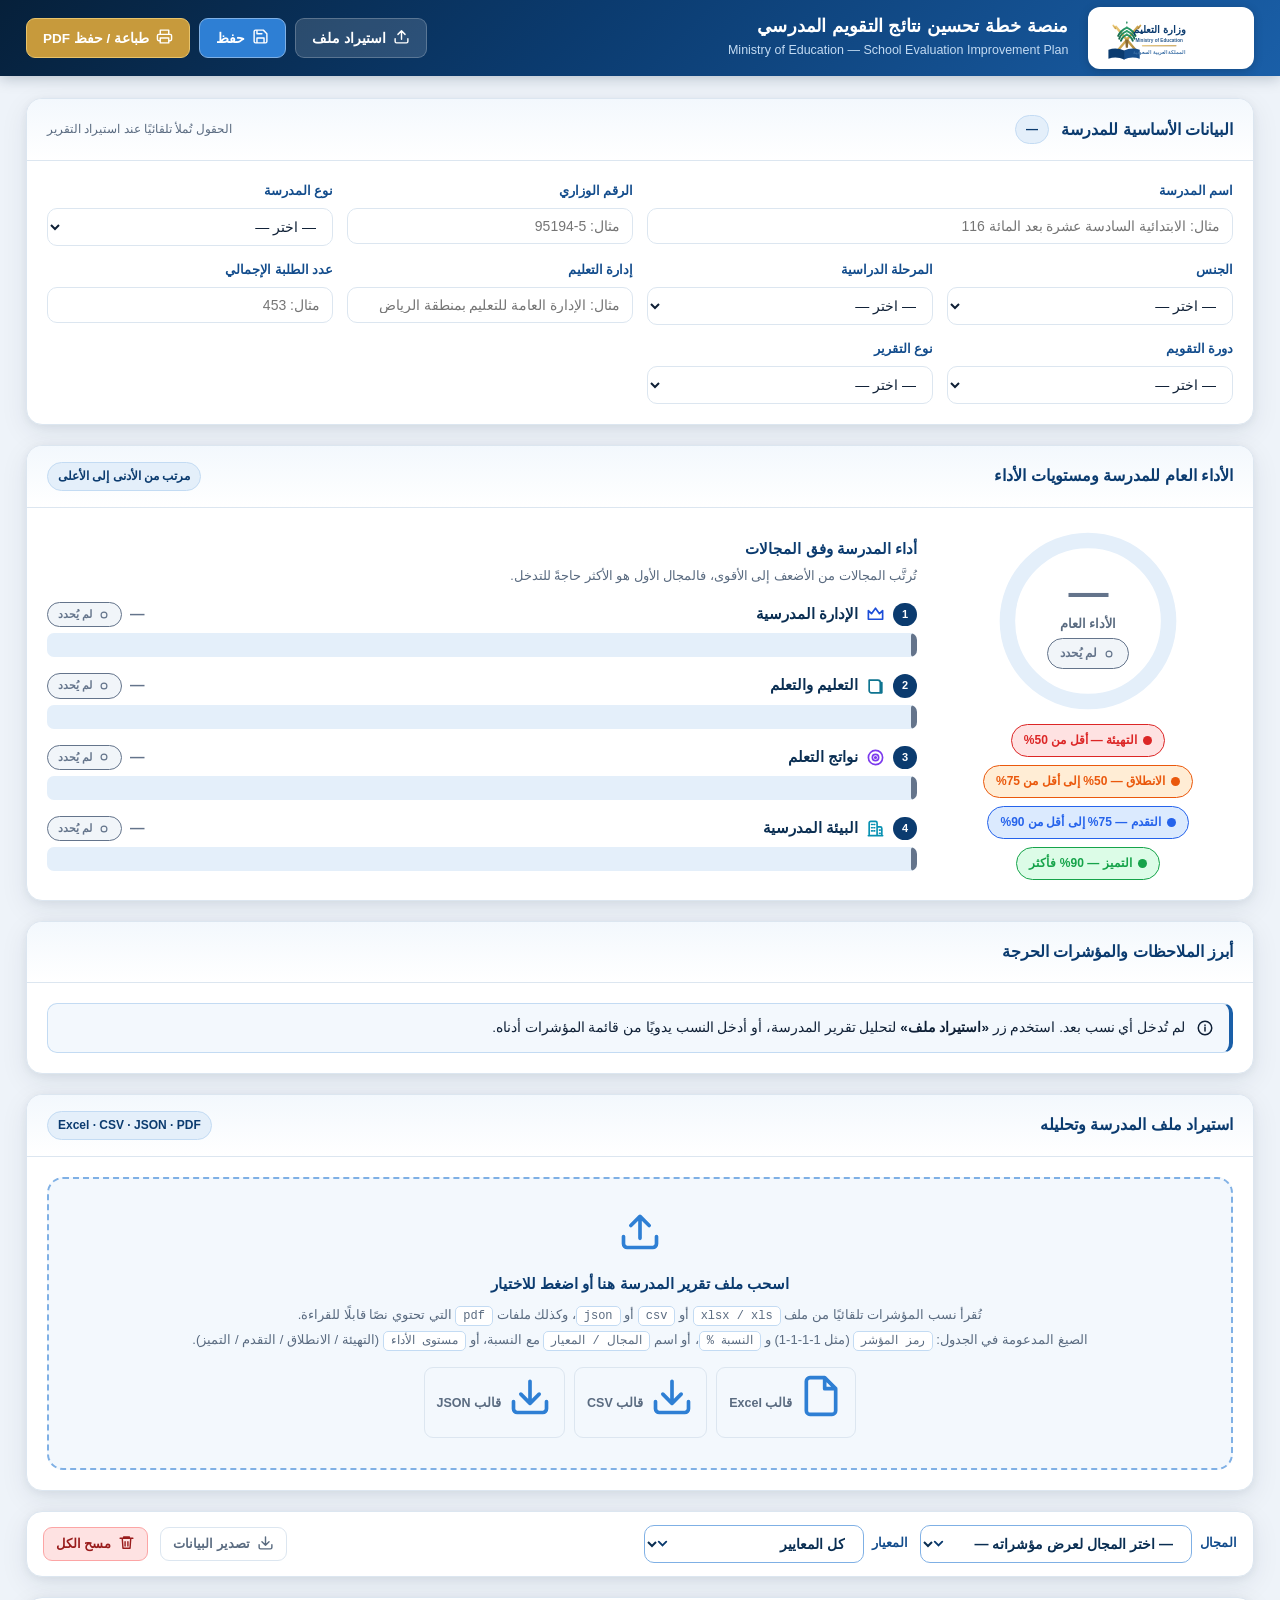
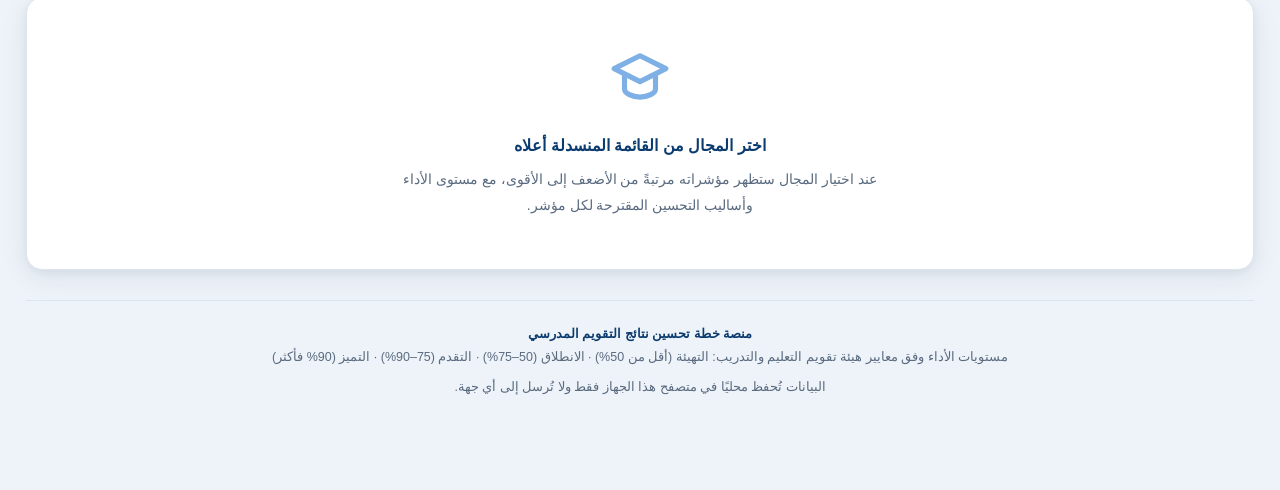
==== index.html @ ad15696d "منصة خطة تحسين نتائج التقويم المدرسي - الإصدار الأول" ====
<!DOCTYPE html>
<html lang="ar" dir="rtl">
<head>
<meta charset="utf-8">
<meta name="viewport" content="width=device-width, initial-scale=1">
<title>منصة خطة تحسين نتائج التقويم المدرسي — وزارة التعليم</title>
<meta name="description" content="منصة لإدراج نتائج التقويم المدرسي وتحليلها وترتيب المؤشرات من الأدنى إلى الأعلى وتوليد خطة تحسين جاهزة للطباعة والحفظ PDF.">
<link rel="stylesheet" href="assets/css/styles.css">
<link rel="icon" href="assets/img/logo-moe.svg" type="image/svg+xml">
</head>
<body>

<!-- ===================== الشريط العلوي ===================== -->
<header class="topbar">
  <div class="topbar-inner">
    <div class="logo-box">
      <img src="assets/img/logo-moe.svg" alt="شعار وزارة التعليم">
    </div>
    <div class="brand">
      <h1>منصة خطة تحسين نتائج التقويم المدرسي</h1>
      <p>Ministry of Education — School Evaluation Improvement Plan</p>
    </div>
    <div class="topbar-actions no-print">
      <button class="btn" id="btn-import" title="استيراد تقرير المدرسة (Excel / CSV / JSON / PDF)"><span data-ico="upload"></span> استيراد ملف</button>
      <button class="btn btn-primary" id="btn-save"><span data-ico="save"></span> حفظ</button>
      <button class="btn btn-gold" id="btn-print"><span data-ico="printer"></span> طباعة / حفظ PDF</button>
    </div>
  </div>
</header>

<div class="wrap">
  <div id="screen-view">

    <!-- ===================== 1. بيانات المدرسة ===================== -->
    <section class="card">
      <div class="card-head">
        <h2>البيانات الأساسية للمدرسة</h2>
        <span class="chip-count" id="stage-chip">—</span>
        <span class="spacer"></span>
        <span class="no-print" style="font-size:12px;color:var(--muted)">الحقول تُملأ تلقائيًا عند استيراد التقرير</span>
      </div>
      <div class="card-body">
        <div class="grid grid-4" id="school-fields"></div>
      </div>
    </section>

    <!-- ===================== 2. الأداء العام ===================== -->
    <section class="card">
      <div class="card-head">
        <h2>الأداء العام للمدرسة ومستويات الأداء</h2>
        <span class="spacer"></span>
        <span class="chip-count">مرتب من الأدنى إلى الأعلى</span>
      </div>
      <div class="card-body">
        <div class="summary">
          <div class="ring-wrap">
            <div class="ring" id="ring"></div>
            <div class="lvl-strip" id="lvl-strip"></div>
          </div>
          <div>
            <h3 style="margin:0 0 4px;font-size:15px;color:var(--navy-700)">أداء المدرسة وفق المجالات</h3>
            <p style="margin:0 0 14px;font-size:12.5px;color:var(--muted)">
              تُرتَّب المجالات من الأضعف إلى الأقوى، فالمجال الأول هو الأكثر حاجةً للتدخل.
            </p>
            <div class="dom-bars" id="domain-bars"></div>
          </div>
        </div>
      </div>
    </section>

    <!-- ===================== 3. أبرز الملاحظات ===================== -->
    <section class="card">
      <div class="card-head">
        <h2>أبرز الملاحظات والمؤشرات الحرجة</h2>
      </div>
      <div class="card-body">
        <div class="notes" id="notes"></div>
      </div>
    </section>

    <!-- ===================== 4. استيراد الملفات ===================== -->
    <section class="card no-print">
      <div class="card-head">
        <h2>استيراد ملف المدرسة وتحليله</h2>
        <span class="spacer"></span>
        <span class="chip-count">Excel · CSV · JSON · PDF</span>
      </div>
      <div class="card-body">
        <div class="drop" id="drop">
          <span data-ico="upload"></span>
          <h3>اسحب ملف تقرير المدرسة هنا أو اضغط للاختيار</h3>
          <p>
            تُقرأ نسب المؤشرات تلقائيًا من ملف <code>xlsx / xls</code> أو <code>csv</code>
            أو <code>json</code>، وكذلك ملفات <code>pdf</code> التي تحتوي نصًا قابلًا للقراءة.<br>
            الصيغ المدعومة في الجدول: <code>رمز المؤشر</code> (مثل 1-1-1-1) و <code>النسبة %</code>،
            أو اسم <code>المجال / المعيار</code> مع النسبة، أو <code>مستوى الأداء</code> (التهيئة / الانطلاق / التقدم / التميز).
          </p>
          <div class="fmt-row">
            <button class="btn btn-ghost btn-sm" id="tpl-xlsx"><span data-ico="file"></span> قالب Excel</button>
            <button class="btn btn-ghost btn-sm" id="tpl-csv"><span data-ico="download"></span> قالب CSV</button>
            <button class="btn btn-ghost btn-sm" id="tpl-json"><span data-ico="download"></span> قالب JSON</button>
          </div>
        </div>

        <!-- شريط تقدّم التحليل البصري -->
        <div id="ocr-progress" style="display:none;margin-top:14px">
          <div class="prog-track"><div class="prog-bar" id="ocr-bar"></div></div>
          <div class="prog-text" id="ocr-text"></div>
          <div class="prog-hint">
            التحليل البصري (OCR) يعمل داخل جهازك بالكامل ولا تُرسل أي بيانات إلى الإنترنت.
            قد تستغرق قراءة التقرير الممسوح ضوئيًا دقيقة أو أكثر حسب عدد الصفحات.
          </div>
        </div>
        <input type="file" id="file-input" accept=".xlsx,.xls,.csv,.txt,.json,.pdf" hidden>
      </div>
    </section>

    <!-- ===================== 5. شريط اختيار المجال ===================== -->
    <div class="toolbar no-print">
      <div class="field-inline">
        <label for="domain-select">المجال</label>
        <select class="select" id="domain-select"></select>
      </div>
      <div class="field-inline">
        <label for="crit-select">المعيار</label>
        <select class="select" id="crit-select" style="min-width:220px">
          <option value="all">كل المعايير</option>
        </select>
      </div>
      <span class="spacer"></span>
      <button class="btn btn-ghost btn-sm" id="btn-export"><span data-ico="download"></span> تصدير البيانات</button>
      <button class="btn btn-danger btn-sm" id="btn-reset"><span data-ico="trash"></span> مسح الكل</button>
    </div>

    <!-- ===================== 6. مؤشرات المجال ===================== -->
    <section class="card" id="domain-panel"></section>

    <!-- ===================== 7. خطة التحسين ===================== -->
    <div id="plan-host"></div>

  </div><!-- /screen-view -->

  <!-- ===================== عرض الطباعة ===================== -->
  <div id="print-all"></div>

  <!-- ===================== التذييل ===================== -->
  <div class="foot">
    <div style="font-weight:700;color:var(--navy-700)">منصة خطة تحسين نتائج التقويم المدرسي</div>
    <div>مستويات الأداء وفق معايير هيئة تقويم التعليم والتدريب:
         التهيئة (أقل من 50%) · الانطلاق (50–75%) · التقدم (75–90%) · التميز (90% فأكثر)</div>
    <div class="no-print" style="margin-top:6px">
      البيانات تُحفظ محليًا في متصفح هذا الجهاز فقط ولا تُرسل إلى أي جهة.
    </div>
  </div>
</div>

<!-- ===================== نافذة تأكيد المسح ===================== -->
<div class="modal-bg" id="modal-reset">
  <div class="modal">
    <div class="modal-head">تأكيد مسح جميع البيانات</div>
    <div class="modal-body">
      سيتم حذف بيانات المدرسة وجميع النسب وتعديلات الخطة نهائيًا.
      <strong>ننصح بتصدير البيانات أولًا</strong> عبر زر «تصدير البيانات».
    </div>
    <div class="modal-foot">
      <button class="btn btn-danger" id="btn-yes-reset">نعم، امسح الكل</button>
      <button class="btn btn-ghost" id="btn-no-reset">إلغاء</button>
    </div>
  </div>
</div>

<div id="toast-host"></div>

<script src="assets/vendor/xlsx.full.min.js"></script>
<script src="assets/vendor/pdf.min.js"></script>
<script src="assets/js/data.js"></script>
<script src="assets/js/engine.js"></script>
<script src="assets/js/importer.js"></script>
<script src="assets/js/app.js"></script>
</body>
</html>
---- assets/css/styles.css ----
/* =====================================================================
   منصة خطة تحسين نتائج التقويم المدرسي — التنسيقات
   ===================================================================== */

:root{
  /*Degrees الأزرق الغامق及其 المشتقات الفاتحة */
  --navy-900:#06203A;
  --navy-800:#0A2E52;
  --navy-700:#0B3B6F;
  --navy-600:#124C8C;
  --navy-500:#1A5FA8;
  --navy-400:#2E7FD4;
  --navy-300:#7FB0E5;
  --navy-200:#C3DBF3;
  --navy-100:#E4EFFA;
  --navy-50:#F3F8FD;

  --ink:#0F2036;
  --muted:#5A6B80;
  --line:#DCE6F0;
  --bg:#EEF3F9;
  --white:#fff;

  /* مستويات الأداء */
  --lvl-tahyea:#DC2626;
  --lvl-intilaq:#EA580C;
  --lvl-taqaddum:#2563EB;
  --lvl-tamayyuz:#16A34A;

  --radius:16px;
  --radius-sm:10px;
  --shadow:0 2px 8px rgba(6,32,58,.06), 0 8px 28px rgba(6,32,58,.08);
  --shadow-lg:0 6px 18px rgba(6,32,58,.10), 0 20px 50px rgba(6,32,58,.12);
  --font:"Segoe UI","Tahoma","Dubai","Arial",sans-serif;
}

*,*::before,*::after{box-sizing:border-box}
svg{ flex-shrink:0 }
/* الأيقونات المضمّنة داخل العناوين تأخذ حجمًا افتراضيًا مناسبًا */
.card-head h2 svg{ width:20px; height:20px }
.crit-head svg{ width:18px; height:18px }
.dbar-ico svg{ width:19px; height:19px; stroke-width:2.1 }
html{scroll-behavior:smooth}
body{
  margin:0; font-family:var(--font); background:var(--bg); color:var(--ink);
  font-size:15px; line-height:1.75; -webkit-font-smoothing:antialiased;
}

/* ============================ الشريط العلوي ============================ */
.topbar{
  background:linear-gradient(135deg,var(--navy-900) 0%,var(--navy-700) 45%,var(--navy-500) 100%);
  color:#fff; padding:0 26px; position:sticky; top:0; z-index:50;
  box-shadow:0 2px 14px rgba(6,32,58,.25);
}
.topbar-inner{
  max-width:1280px; margin:0 auto; display:flex; align-items:center; gap:20px;
  min-height:76px; flex-wrap:wrap;
}
.logo-box{
  background:#fff; border-radius:12px; padding:5px 10px; display:flex; align-items:center;
  box-shadow:0 2px 10px rgba(0,0,0,.18); flex-shrink:0;
}
.logo-box svg,.logo-box img{height:52px; width:auto; display:block}
.brand h1{ margin:0; font-size:18px; font-weight:700; letter-spacing:.2px; line-height:1.4 }
.brand p{ margin:0; font-size:12.5px; color:var(--navy-200); font-weight:500 }
.topbar-actions{ margin-right:auto; display:flex; gap:9px; flex-wrap:wrap; align-items:center }

/* ============================ الأزرار ============================ */
.btn{
  border:none; cursor:pointer; font-family:inherit; font-size:13.5px; font-weight:600;
  padding:9px 16px; border-radius:9px; display:inline-flex; align-items:center; gap:7px;
  transition:transform .12s ease, box-shadow .18s ease, background .18s ease;
  background:rgba(255,255,255,.14); color:#fff; border:1px solid rgba(255,255,255,.22);
}
.btn:hover{ background:rgba(255,255,255,.26); transform:translateY(-1px) }
.btn:active{ transform:translateY(0) }
.btn svg{ width:17px; height:17px; flex-shrink:0 }
.btn-primary{ background:var(--navy-400); border-color:var(--navy-300) }
.btn-primary:hover{ background:var(--navy-300); color:var(--navy-900) }
.btn-gold{ background:#C79A3C; border-color:#E8C36A }
.btn-gold:hover{ background:#E8C36A; color:var(--navy-900) }
.btn-ghost{ background:transparent; border-color:var(--line); color:var(--muted) }
.btn-ghost:hover{ background:var(--navy-100); color:var(--navy-700); border-color:var(--navy-300) }
.btn-sm{ padding:6px 12px; font-size:12.5px }
.btn-danger{ background:#FEE2E2; border-color:#FCA5A5; color:#991B1B }
.btn-danger:hover{ background:#FCA5A5; color:#fff }

/* ============================ الهيكل ============================ */
.wrap{ max-width:1280px; margin:0 auto; padding:22px 26px 70px }
.card{
  background:var(--white); border-radius:var(--radius); box-shadow:var(--shadow);
  border:1px solid var(--line); margin-bottom:20px; overflow:hidden;
}
.card-head{
  display:flex; align-items:center; gap:12px; padding:16px 20px;
  background:linear-gradient(180deg,var(--navy-50),var(--white));
  border-bottom:1px solid var(--line);
}
.card-head h2{ margin:0; font-size:16px; font-weight:700; color:var(--navy-700); display:flex; align-items:center; gap:9px }
.card-head .spacer{ margin-right:auto }
.card-body{ padding:20px }
.chip-count{
  font-size:12px; font-weight:700; padding:3px 10px; border-radius:20px;
  background:var(--navy-100); color:var(--navy-700); border:1px solid var(--navy-200);
}

/* ============================ النماذج ============================ */
.grid{display:grid; gap:14px}
.grid-4{ grid-template-columns:repeat(4,1fr) }
.grid-3{ grid-template-columns:repeat(3,1fr) }
.grid-2{ grid-template-columns:repeat(2,1fr) }
@media(max-width:900px){ .grid-4,.grid-3{grid-template-columns:repeat(2,1fr)} .grid-2{grid-template-columns:1fr} }
@media(max-width:560px){ .grid-4,.grid-3{grid-template-columns:1fr} }

.field label{ display:block; font-size:12.5px; font-weight:700; color:var(--navy-600); margin-bottom:5px }
.field input,.field select,.field textarea{
  width:100%; font-family:inherit; font-size:14px; padding:9px 12px;
  border:1.5px solid var(--line); border-radius:var(--radius-sm);
  background:var(--white); color:var(--ink); transition:border-color .15s, box-shadow .15s;
}
.field input:focus,.field select:focus,.field textarea:focus{
  outline:none; border-color:var(--navy-400); box-shadow:0 0 0 3px var(--navy-100);
}
.field input:disabled{ background:var(--navy-50); color:var(--muted) }

/* ============================ ملخص الأداء ============================ */
.summary{ display:grid; grid-template-columns:290px 1fr; gap:26px; align-items:center }
@media(max-width:820px){ .summary{grid-template-columns:1fr} }

.ring-wrap{ display:flex; flex-direction:column; align-items:center; gap:10px }
.ring{ width:186px; height:186px; position:relative; flex-shrink:0 }
.ring svg{ transform:rotate(-90deg); width:100%; height:100% }
.ring .track{ stroke:var(--navy-100) }
.ring .fill{ transition:stroke-dashoffset .7s cubic-bezier(.3,1,.4,1); stroke-linecap:round }
.ring .center{
  position:absolute; inset:0; display:flex; flex-direction:column;
  align-items:center; justify-content:center; gap:2px;
}
.ring .val{ font-size:40px; font-weight:800; line-height:1; letter-spacing:-1px }
.ring .cap{ font-size:12.5px; color:var(--muted); font-weight:600 }

.lvl-strip{ display:flex; flex-wrap:wrap; gap:8px; justify-content:center }
.lvl-pill{
  display:inline-flex; align-items:center; gap:6px; padding:5px 12px; border-radius:20px;
  font-size:12px; font-weight:700; border:1.5px solid;
}
.lvl-pill i{ width:9px; height:9px; border-radius:50%; display:block }

/* ============================ أعمدة المجالات ============================ */
.dom-bars{ display:flex; flex-direction:column; gap:16px }
.dbar{ display:block }
.dbar-top{ display:flex; align-items:center; gap:8px; margin-bottom:6px; flex-wrap:wrap }
.dbar-ico{ display:inline-flex; align-items:center }
.dbar-ico svg{ width:19px; height:19px; stroke-width:2.1 }
.dbar-name{ font-weight:700; font-size:14.5px; color:var(--navy-800) }
.dbar-rank{
  font-size:11px; font-weight:800; padding:2px 9px; border-radius:20px;
  background:var(--navy-700); color:#fff;
}
.dbar-track{ height:24px; background:var(--navy-100); border-radius:7px; overflow:hidden }
.dbar-fill{
  height:100%; border-radius:7px;
  transition:width .6s cubic-bezier(.3,1,.4,1); min-width:6px;
}
.dbar-val{ font-size:14.5px; font-weight:800; margin-right:auto }

/* ============================ شريط الأدوات ============================ */
.toolbar{
  display:flex; align-items:center; gap:12px; flex-wrap:wrap;
  background:var(--white); border:1px solid var(--line); border-radius:var(--radius);
  padding:13px 16px; box-shadow:var(--shadow); margin-bottom:20px;
}
.toolbar .spacer{ margin-right:auto }
.field-inline{ display:flex; align-items:center; gap:8px }
.field-inline label{ font-size:12.5px; font-weight:700; color:var(--navy-600); white-space:nowrap }

select.select{
  font-family:inherit; font-size:14px; font-weight:600; padding:9px 14px; min-width:260px;
  border:1.5px solid var(--navy-300); border-radius:var(--radius-sm);
  background:var(--white) url("data:image/svg+xml,%3Csvg xmlns='http://www.w3.org/2000/svg' viewBox='0 0 24 24' fill='none' stroke='%230B3B6F' stroke-width='3' stroke-linecap='round'%3E%3Cpath d='M6 9l6 6 6-6'/%3E%3C/svg%3E") no-repeat left 10px center/15px;
  padding-left:34px; color:var(--navy-800); cursor:pointer;
}
select.select:focus{ outline:none; border-color:var(--navy-500); box-shadow:0 0 0 3px var(--navy-100) }

/* ============================ بطاقات المؤشرات ============================ */
.crit-group{ margin-bottom:22px }
.crit-head{
  display:flex; align-items:center; gap:10px; padding:11px 15px; margin-bottom:12px;
  background:linear-gradient(90deg,var(--navy-700),var(--navy-500));
  color:#fff; border-radius:var(--radius-sm); font-weight:700; font-size:14px;
}
.crit-head .code{
  background:rgba(255,255,255,.2); padding:2px 9px; border-radius:6px;
  font-size:12px; font-weight:700; letter-spacing:.4px;
}
.crit-head .spacer{ margin-right:auto }
.crit-head .score{ font-size:13px; font-weight:800; background:rgba(255,255,255,.2); padding:3px 11px; border-radius:20px }

.ind-list{ display:grid; gap:12px }
.ind{
  border:1.5px solid var(--line); border-radius:var(--radius-sm); background:var(--white);
  padding:14px 16px; border-right:5px solid var(--lvl-taqaddum);
  box-shadow:0 1px 3px rgba(6,32,58,.05); transition:box-shadow .18s, transform .18s;
}
.ind:hover{ box-shadow:var(--shadow); transform:translateY(-1px) }
.ind[data-lv="tahyea"]{ border-right-color:var(--lvl-tahyea) }
.ind[data-lv="intilaq"]{ border-right-color:var(--lvl-intilaq) }
.ind[data-lv="taqaddum"]{ border-right-color:var(--lvl-taqaddum) }
.ind[data-lv="tamayyuz"]{ border-right-color:var(--lvl-tamayyuz) }
.ind[data-lv="none"]{ border-right-color:#94A3B8; background:var(--navy-50) }

.ind-top{ display:flex; align-items:flex-start; gap:10px; margin-bottom:8px; flex-wrap:wrap }
.ind-code{
  font-family:Consolas,monospace; font-weight:700; font-size:12.5px;
  background:var(--navy-100); color:var(--navy-700); padding:3px 9px;
  border-radius:6px; border:1px solid var(--navy-200); flex-shrink:0;
}
.ind-text{ font-size:14.5px; font-weight:600; color:var(--navy-800); flex:1; min-width:240px; line-height:1.6 }
.ind-badges{ display:flex; align-items:center; gap:8px; flex-wrap:wrap; margin-right:auto }
.badge{
  font-size:12px; font-weight:800; padding:4px 12px; border-radius:20px;
  border:1.5px solid; display:inline-flex; align-items:center; gap:5px; white-space:nowrap;
}
.badge svg{ width:14px; height:14px }
.badge.gray{ background:#F1F5F9; color:#475569; border-color:#CBD5E1 }

.ind-meter{ height:9px; background:var(--navy-100); border-radius:5px; overflow:hidden; margin:9px 0 }
.ind-meter span{ display:block; height:100%; border-radius:5px; transition:width .5s ease }

.ind-adv{
  background:var(--navy-50); border:1px dashed var(--navy-200); border-radius:var(--radius-sm);
  padding:11px 13px; margin-top:10px; font-size:13.5px; color:var(--navy-700); line-height:1.85;
}
.ind-adv strong{ color:var(--navy-800) }

.mech-label{ font-size:12px; font-weight:800; color:var(--navy-600); margin:11px 0 7px; display:flex; align-items:center; gap:6px }
.mech-label svg{ width:14px; height:14px }
.mech-chips{ display:flex; flex-wrap:wrap; gap:8px }
.chip{
  font-size:12.5px; font-weight:600; padding:6px 13px; border-radius:20px;
  border:1.5px solid; display:inline-flex; align-items:center; gap:6px;
  cursor:default; transition:transform .12s;
}
.chip:hover{ transform:translateY(-1px) }
.chip::before{ content:"✔"; font-size:11px; font-weight:900 }
.chip.c1{ background:#E0F2FE; border-color:#7DD3FC; color:#075985 }
.chip.c2{ background:#FEF3C7; border-color:#FCD34D; color:#92400E }
.chip.c3{ background:#DCFCE7; border-color:#86EFAC; color:#166534 }
.chip.c4{ background:#FCE7F3; border-color:#F9A8D4; color:#9D174D }
.chip.c5{ background:#EDE9FE; border-color:#C4B5FD; color:#5B21B6 }

.ind-edit{ margin-right:auto; display:flex; align-items:center; gap:7px }
.ind-edit input{
  width:78px; font-family:inherit; font-size:13px; font-weight:700; text-align:center;
  padding:5px 8px; border:1.5px solid var(--navy-200); border-radius:8px;
}
.ind-edit input:focus{ outline:none; border-color:var(--navy-500); box-shadow:0 0 0 3px var(--navy-100) }
.ind-edit span{ font-size:12.5px; font-weight:700; color:var(--muted) }

/* ============================ بطاقة الخطة ============================ */
.plan-card{ border-top:4px solid var(--navy-500) }
.plan-row{ display:grid; grid-template-columns:170px 1fr; gap:14px; padding:12px 0; border-bottom:1px dashed var(--line) }
.plan-row:last-child{ border-bottom:none }
.plan-key{ display:flex; align-items:center; gap:8px; font-weight:700; font-size:13.5px; color:var(--navy-700) }
.plan-key svg{ width:17px; height:17px; flex-shrink:0 }
.plan-val{ font-size:14px; line-height:1.9; color:var(--ink) }
.plan-hint{
  display:flex; align-items:center; gap:7px;
  margin:0 0 6px; font-size:12.5px; color:var(--muted);
}
.plan-hint svg{ width:15px; height:15px; color:var(--navy-400) }
.plan-val ol,.plan-val ul{ margin:4px 0; padding-right:20px }
.plan-val li{ margin-bottom:5px }
.plan-val[contenteditable="true"]:focus{
  outline:2px dashed var(--navy-300); outline-offset:6px; border-radius:6px; background:var(--navy-50);
}
.plan-val ul.clean{ list-style:none; padding:0 }
.plan-val ul.clean li{ position:relative; padding-right:20px; margin-bottom:6px }
.plan-val ul.clean li::before{
  content:""; position:absolute; right:6px; top:11px; width:6px; height:6px;
  border-radius:50%; background:var(--navy-400);
}

/* ============================ الملاحظات والتنبيهات ============================ */
.notes{ display:flex; flex-direction:column; gap:10px }
.note{
  display:flex; gap:11px; align-items:flex-start; padding:12px 15px; border-radius:var(--radius-sm);
  background:var(--navy-50); border:1px solid var(--navy-200); border-right:4px solid var(--navy-500);
  font-size:13.5px; line-height:1.8;
}
.note svg{ width:18px; height:18px; flex-shrink:0; margin-top:3px }
.note.warn{ background:#FEF2F2; border-color:#FECACA; border-right-color:var(--lvl-tahyea) }
.note.warn svg{ color:var(--lvl-tahyea) }
.note.ok{ background:#F0FDF4; border-color:#BBF7D0; border-right-color:var(--lvl-tamayyuz) }
.note.ok svg{ color:var(--lvl-tamayyuz) }

.empty{
  text-align:center; padding:50px 24px; color:var(--muted);
}
.empty svg{ width:62px; height:62px; color:var(--navy-300); margin-bottom:14px }
.empty h3{ margin:0 0 7px; color:var(--navy-700); font-size:16px }
.empty p{ margin:0 auto; max-width:520px; font-size:14px; line-height:1.85 }

/* ============================ الاستيراد ============================ */
.drop{
  border:2.5px dashed var(--navy-300); border-radius:var(--radius); padding:30px 22px;
  text-align:center; background:var(--navy-50); transition:background .2s, border-color .2s; cursor:pointer;
}
.drop:hover,.drop.over{ background:var(--navy-100); border-color:var(--navy-500) }
.drop svg{ width:44px; height:44px; color:var(--navy-400); margin-bottom:10px }
.drop h3{ margin:0 0 6px; color:var(--navy-700); font-size:15px }
.drop p{ margin:0; font-size:13px; color:var(--muted); line-height:1.8 }
.drop code{ background:#fff; padding:2px 7px; border-radius:5px; border:1px solid var(--navy-200); font-size:12px }
.fmt-row{ display:flex; gap:9px; flex-wrap:wrap; justify-content:center; margin-top:14px }

/* شريط تقدّم التحليل البصري */
.prog-track{ height:9px; background:var(--navy-100); border-radius:5px; overflow:hidden }
.prog-bar{
  height:100%; width:0; border-radius:5px;
  background:linear-gradient(90deg,var(--navy-600),var(--navy-400));
  transition:width .35s ease;
}
.prog-text{ font-size:13px; font-weight:700; color:var(--navy-700); margin-top:7px }
.prog-hint{ font-size:12px; color:var(--muted); line-height:1.75; margin-top:3px }

/* ============================ شريط التنقل السفلي ============================ */
.foot{
  text-align:center; padding:22px; font-size:12.5px; color:var(--muted);
  border-top:1px solid var(--line); margin-top:30px; line-height:1.9;
}

/* ============================ نافذة منبثقة ============================ */
.modal-bg{
  position:fixed; inset:0; background:rgba(6,32,58,.62); backdrop-filter:blur(3px);
  display:none; align-items:center; justify-content:center; z-index:100; padding:20px;
}
.modal-bg.show{ display:flex }
.modal{
  background:#fff; border-radius:var(--radius); max-width:520px; width:100%;
  box-shadow:var(--shadow-lg); overflow:hidden; animation:pop .22s ease;
}
@keyframes pop{ from{transform:translateY(14px) scale(.97); opacity:0} to{transform:none; opacity:1} }
.modal-head{ background:var(--navy-700); color:#fff; padding:15px 20px; font-weight:700; font-size:15.5px }
.modal-body{ padding:20px; font-size:14px; line-height:1.9 }
.modal-foot{ padding:0 20px 20px; display:flex; gap:9px; justify-content:flex-start }

/* ============================ التنبيهات ============================ */
#toast-host{ position:fixed; top:88px; left:50%; transform:translateX(-50%); z-index:200; display:flex; flex-direction:column; gap:9px; align-items:center }
.toast{
  background:var(--navy-800); color:#fff; padding:12px 20px; border-radius:10px;
  box-shadow:var(--shadow-lg); font-size:13.5px; font-weight:600;
  display:flex; align-items:center; gap:9px; animation:slide .25s ease; max-width:90vw;
}
.toast svg{ width:18px; height:18px; flex-shrink:0 }
.toast.ok{ background:#15803D } .toast.err{ background:#B91C1C } .toast.warn{ background:#B45309 }
@keyframes slide{ from{transform:translateY(-14px); opacity:0} to{transform:none; opacity:1} }

/* ============================ الطباعة ============================ */
@media print{
  @page{ size:A4; margin:12mm 11mm; }
  body{ background:#fff; font-size:10.5pt; line-height:1.6 }
  .topbar{
    position:static; background:#fff !important; color:var(--ink) !important;
    box-shadow:none; border-bottom:2.5px solid var(--navy-700); padding:0 0 8px;
  }
  .topbar-inner{ min-height:auto; padding:8px 0; gap:12px }
  .brand h1{ color:var(--navy-800); font-size:14pt }
  .brand p{ color:var(--muted) }
  .logo-box{ background:#fff; box-shadow:none; border:1px solid var(--line); padding:4px 8px }
  .logo-box svg{ height:40px }
  .topbar-actions, .no-print, .toolbar, .drop, .modal-bg, #toast-host, .foot .no-print{ display:none !important }

  .wrap{ max-width:100%; padding:10px 0 0 }
  .card{ box-shadow:none; border:1px solid #CBD5E1; border-radius:8px; margin-bottom:12px; break-inside:avoid }
  .card-head{ background:var(--navy-50) !important; padding:9px 12px }
  .card-body{ padding:12px }
  .card-head h2{ font-size:12pt }

  /* طباعة كل المجالات معاً */
  #print-all{ display:block !important }
  .domain-print{ break-inside:avoid-page; page-break-inside:avoid; border:1px solid #CBD5E1; border-radius:8px; padding:12px 14px; margin-bottom:12px; background:#fff }
  .domain-print h3{ margin:0 0 6px; font-size:12.5pt; color:var(--navy-800); display:flex; align-items:center; gap:8px }
  .domain-print .dp-head{ border-bottom:1.5px solid var(--navy-200); padding-bottom:7px; margin-bottom:9px; display:flex; align-items:center; gap:9px; flex-wrap:wrap }
  .print-ind{ display:grid; grid-template-columns:auto 1fr auto; gap:8px; align-items:center; padding:5px 0; border-bottom:1px dotted #E2E8F0; font-size:10pt }
  .print-ind:last-child{ border-bottom:none }
  .print-ind .pc{ font-family:Consolas,monospace; font-weight:700; color:var(--navy-700); background:var(--navy-50); padding:1px 6px; border-radius:4px; font-size:9pt }
  .print-mech{ font-size:9pt; color:var(--muted); padding-right:8px }

  .ind{ break-inside:avoid; page-break-inside:avoid }
  .ind-adv{ display:none }
  .mech-chips .chip{ font-size:8.5pt; padding:2px 8px }
  .badge{ font-size:8.5pt; padding:2px 8px }
  .grid-4{ grid-template-columns:repeat(4,1fr) }
  .grid-3{ grid-template-columns:repeat(3,1fr) }
  .summary{ grid-template-columns:240px 1fr }
  a[href]:after{ content:"" }
}

#print-all{ display:none }
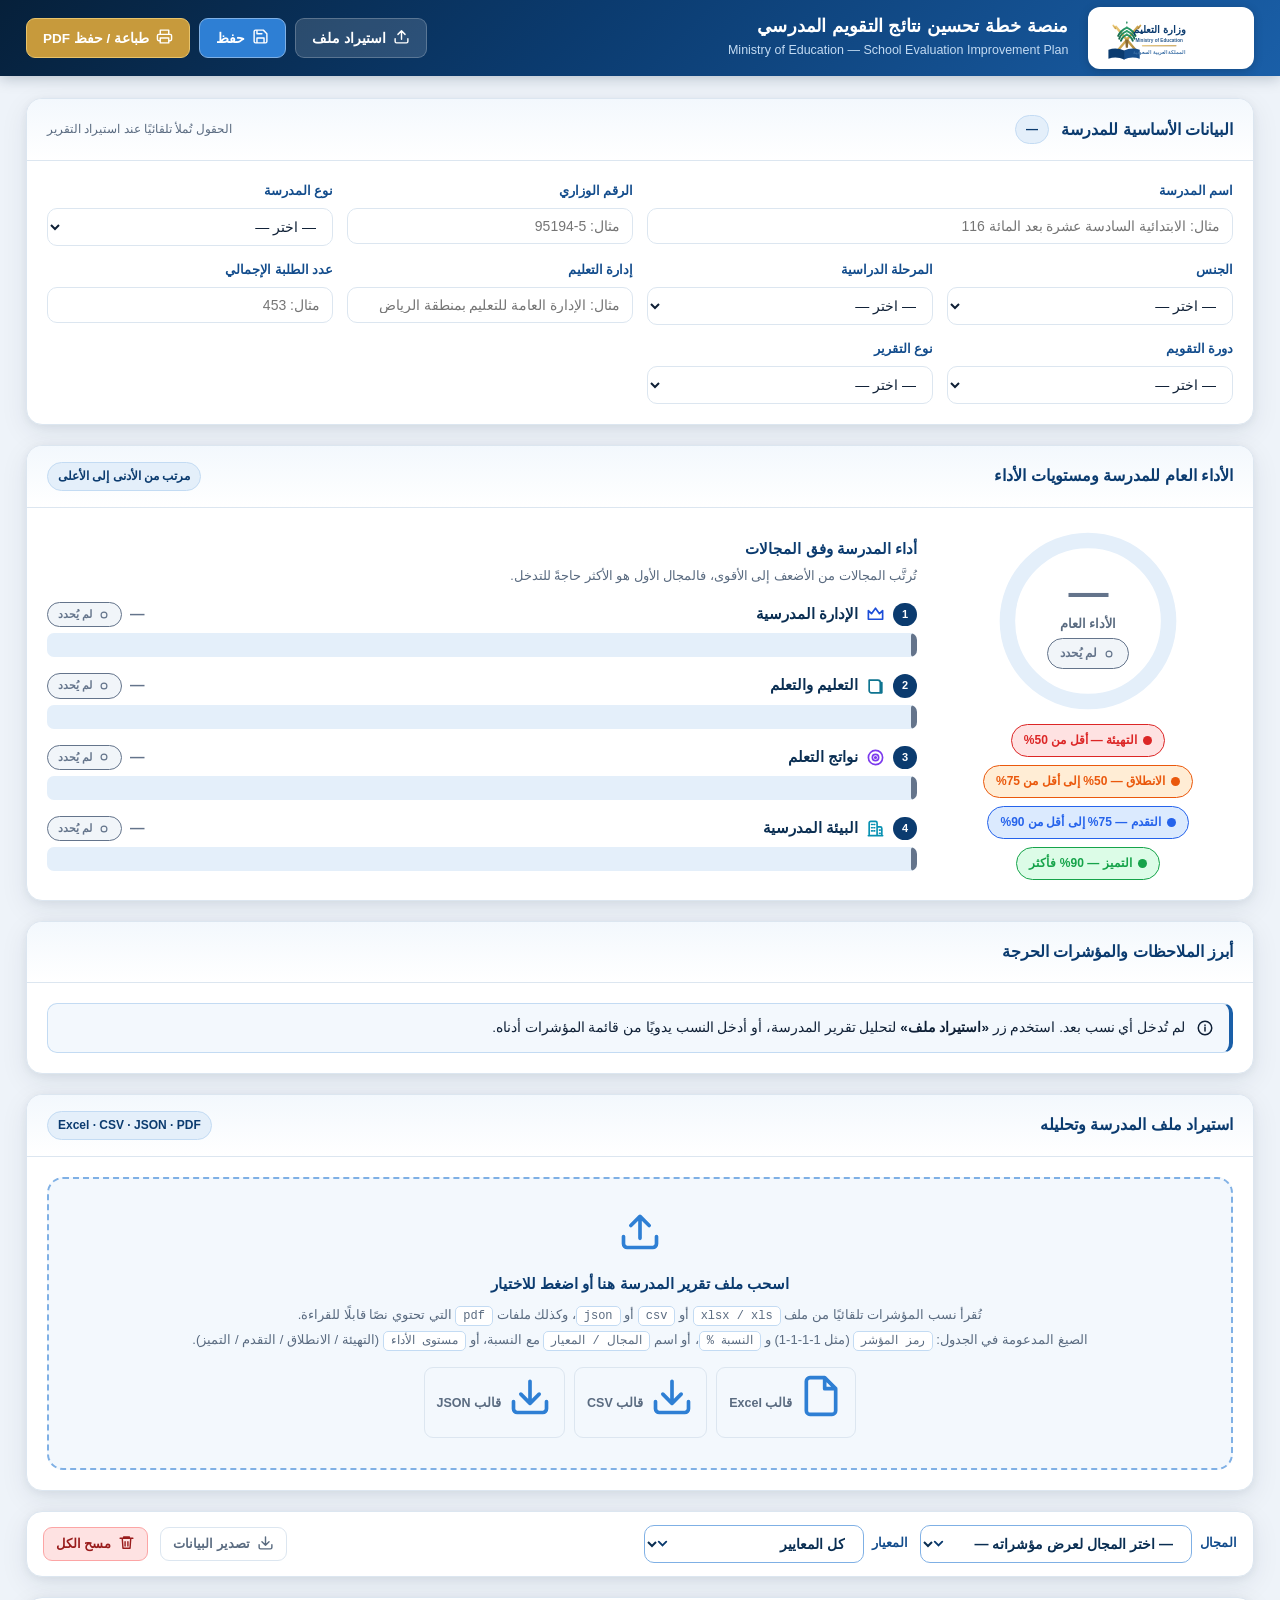
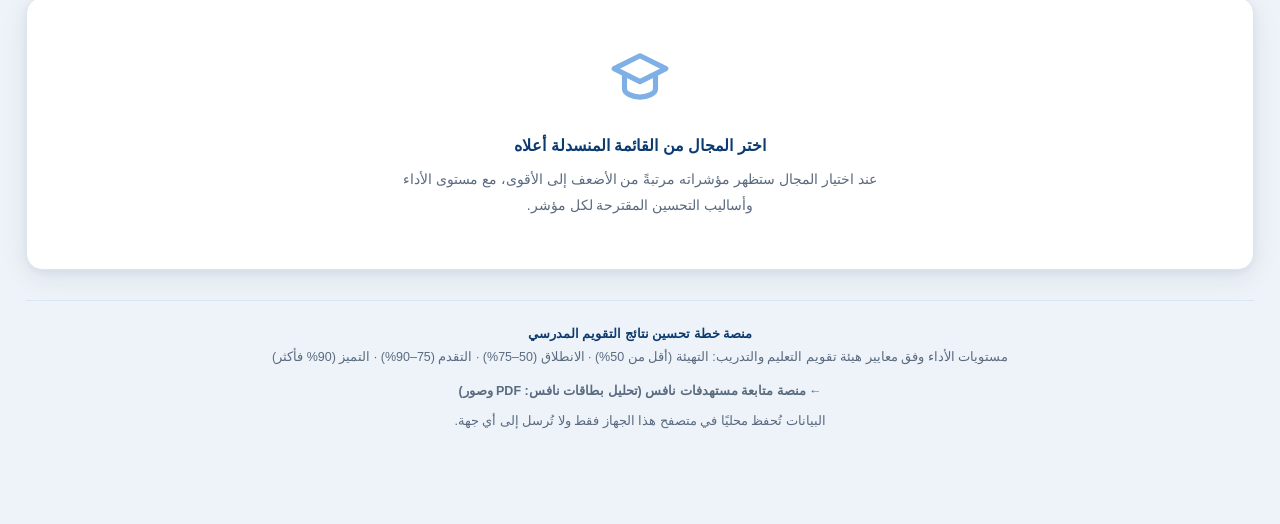
==== commit e44d9fcf: "تعميم روابط المنصات وإتاحة الوصول للجميع عبر GitHub Pages" ====
--- a/index.html
+++ b/index.html
@@ -148,6 +148,11 @@
     <div style="font-weight:700;color:var(--navy-700)">منصة خطة تحسين نتائج التقويم المدرسي</div>
     <div>مستويات الأداء وفق معايير هيئة تقويم التعليم والتدريب:
          التهيئة (أقل من 50%) · الانطلاق (50–75%) · التقدم (75–90%) · التميز (90% فأكثر)</div>
+    <div style="margin-top:10px">
+      <a href="nafs-targets-platform/index.html" style="font-weight:800;color:var(--gold);text-decoration:none">
+        ← منصة متابعة مستهدفات نافس (تحليل بطاقات نافس: PDF وصور)
+      </a>
+    </div>
     <div class="no-print" style="margin-top:6px">
       البيانات تُحفظ محليًا في متصفح هذا الجهاز فقط ولا تُرسل إلى أي جهة.
     </div>
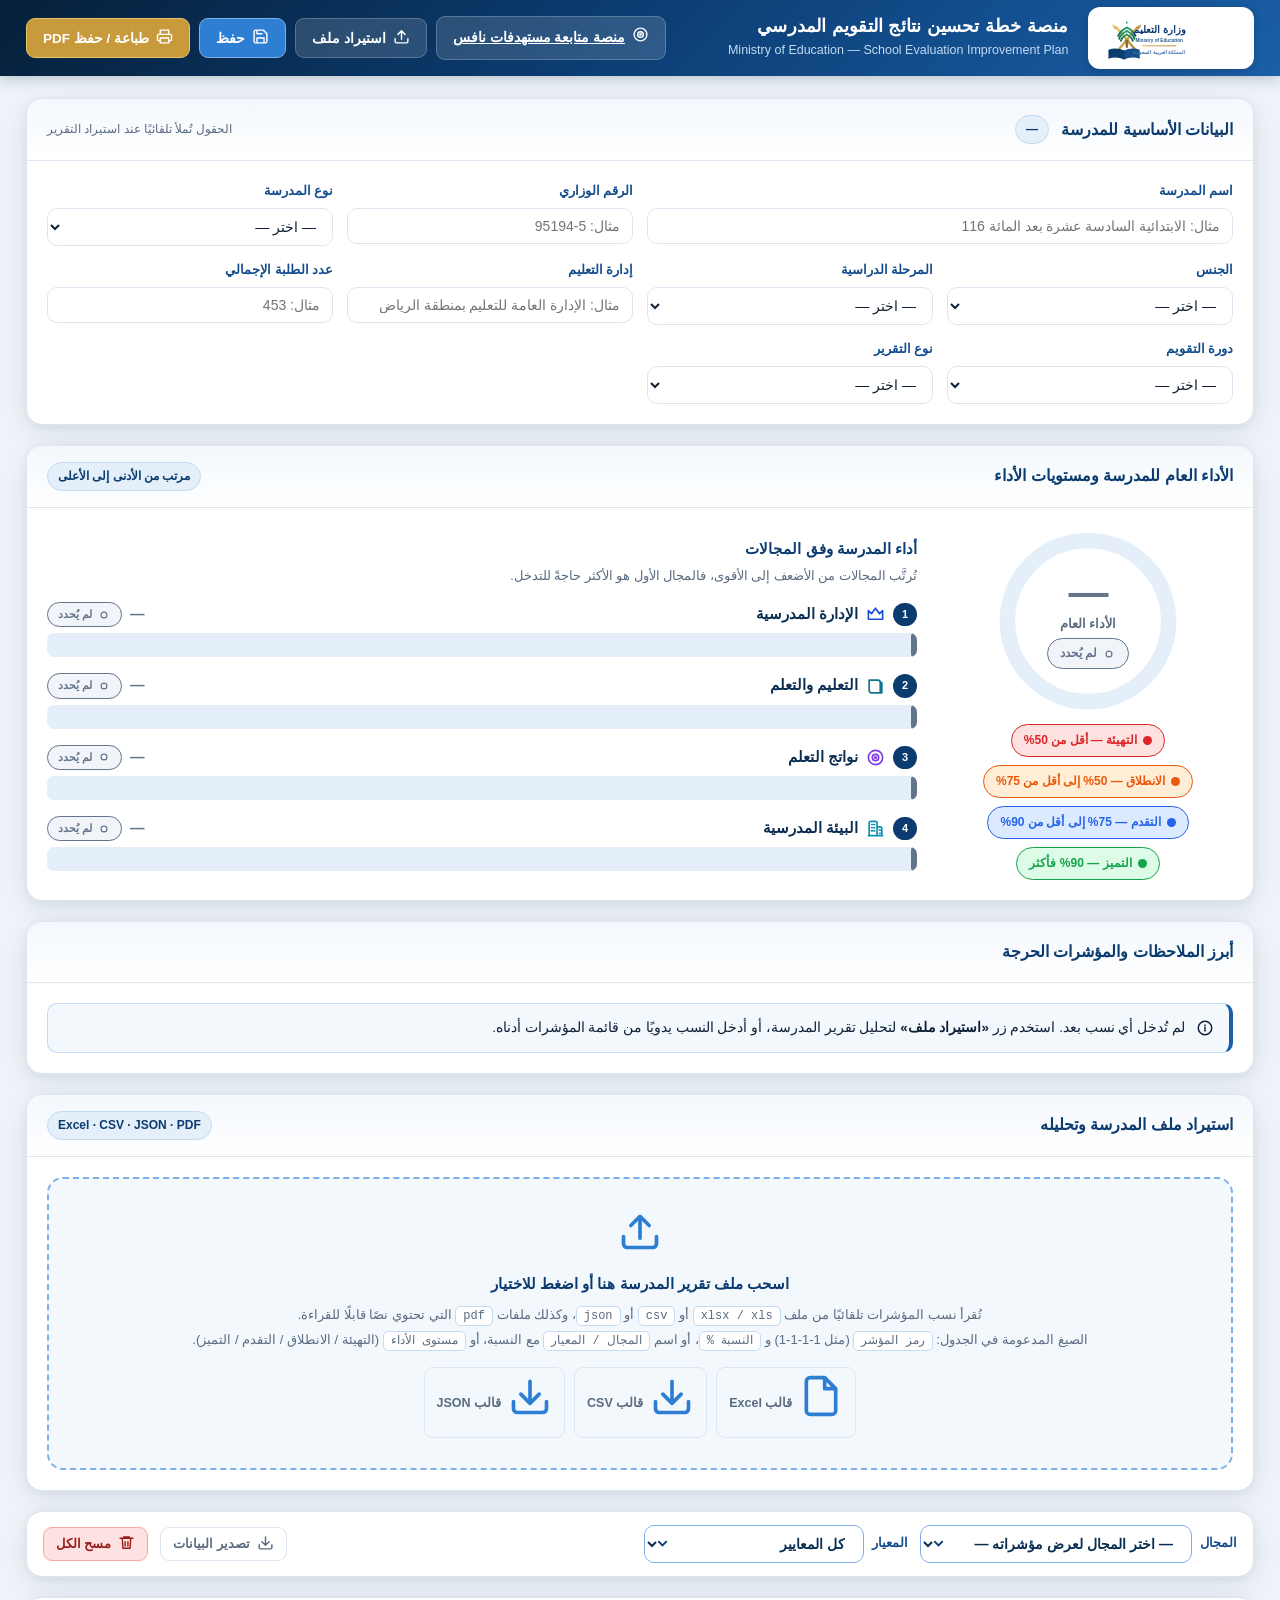
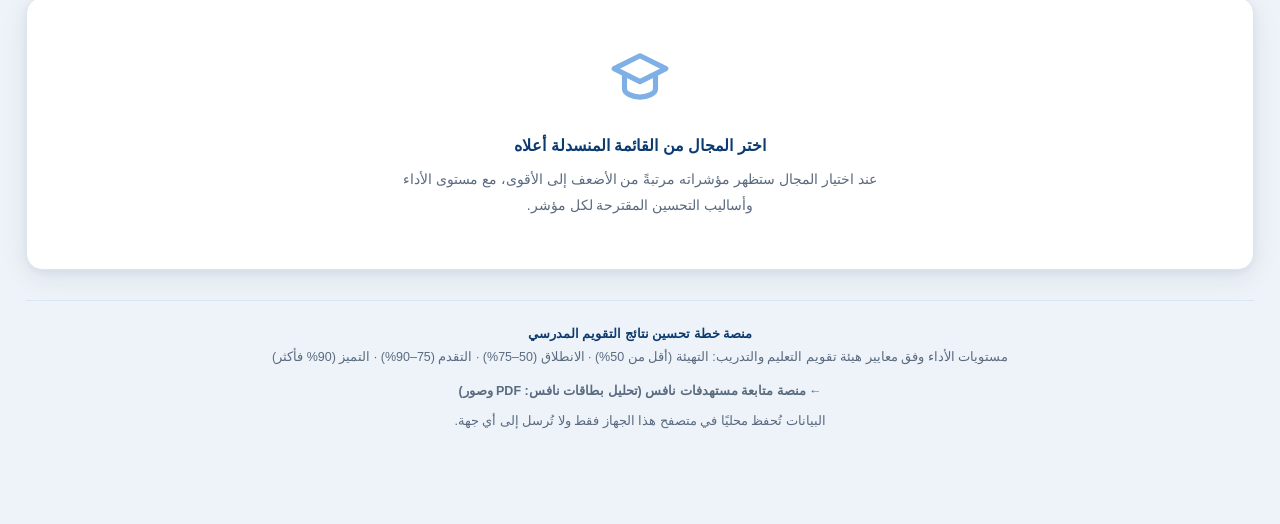
==== commit 550c0dc3: "إضافة زر مباشر لفتح منصة متابعة مستهدفات نافس وتحديث الروابط" ====
--- a/index.html
+++ b/index.html
@@ -21,6 +21,7 @@
       <p>Ministry of Education — School Evaluation Improvement Plan</p>
     </div>
     <div class="topbar-actions no-print">
+      <a class="btn" id="btn-nafs" href="https://asmaalbatli.github.io/nafs-targets-platform/" target="_blank" rel="noopener" title="فتح منصة متابعة مستهدفات نافس"><span data-ico="target"></span> منصة متابعة مستهدفات نافس</a>
       <button class="btn" id="btn-import" title="استيراد تقرير المدرسة (Excel / CSV / JSON / PDF)"><span data-ico="upload"></span> استيراد ملف</button>
       <button class="btn btn-primary" id="btn-save"><span data-ico="save"></span> حفظ</button>
       <button class="btn btn-gold" id="btn-print"><span data-ico="printer"></span> طباعة / حفظ PDF</button>
@@ -149,7 +150,7 @@
     <div>مستويات الأداء وفق معايير هيئة تقويم التعليم والتدريب:
          التهيئة (أقل من 50%) · الانطلاق (50–75%) · التقدم (75–90%) · التميز (90% فأكثر)</div>
     <div style="margin-top:10px">
-      <a href="nafs-targets-platform/index.html" style="font-weight:800;color:var(--gold);text-decoration:none">
+      <a href="https://asmaalbatli.github.io/nafs-targets-platform/" target="_blank" rel="noopener" style="font-weight:800;color:var(--gold);text-decoration:none">
         ← منصة متابعة مستهدفات نافس (تحليل بطاقات نافس: PDF وصور)
       </a>
     </div>
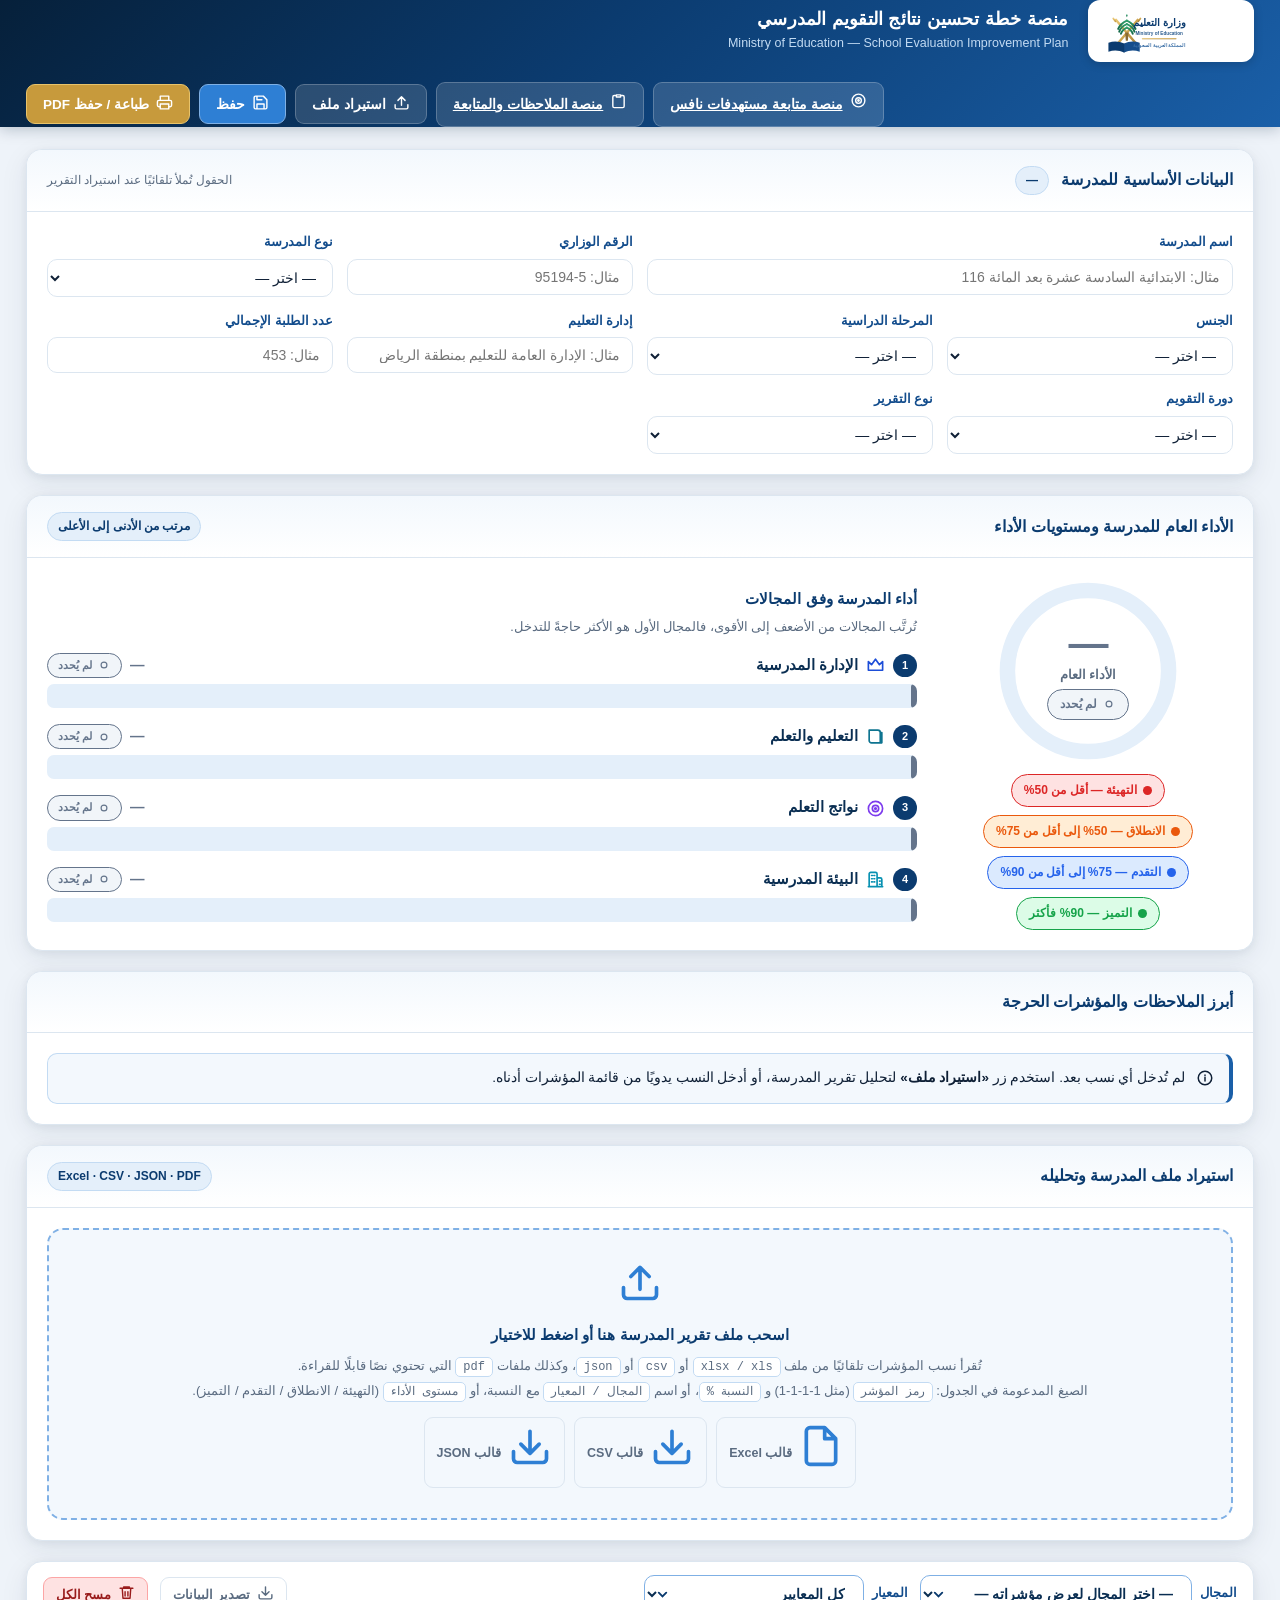
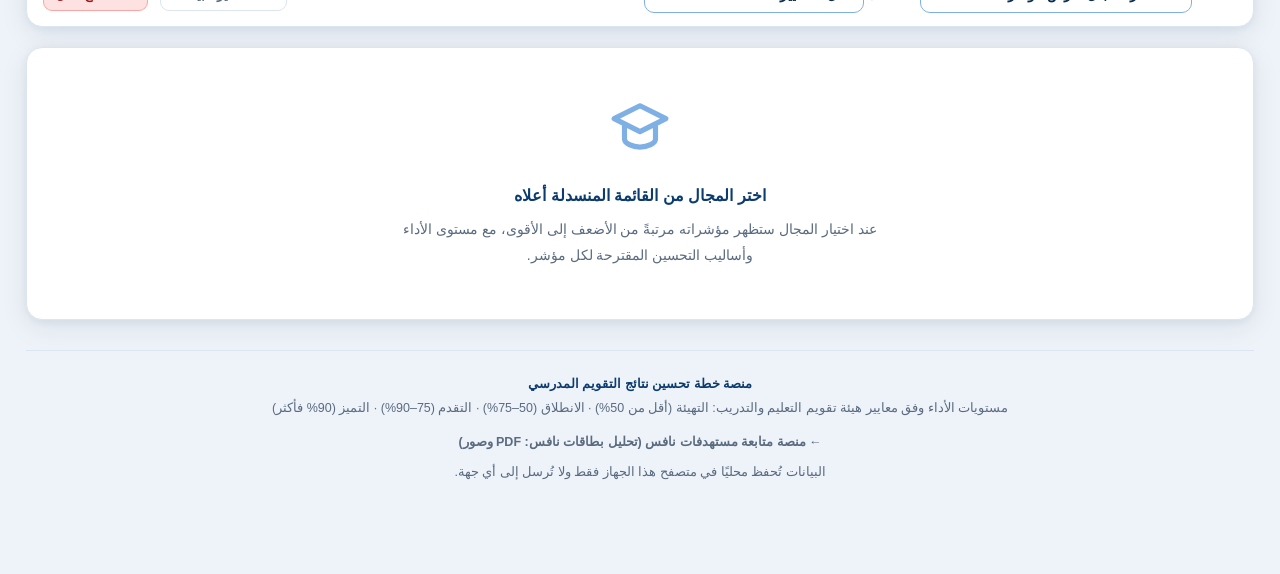
==== commit 64824e5e: "إضافة منصة الملاحظات والمتابعة وربطها بصفحة المنصات" ====
--- a/index.html
+++ b/index.html
@@ -22,6 +22,7 @@
     </div>
     <div class="topbar-actions no-print">
       <a class="btn" id="btn-nafs" href="https://asmaalbatli.github.io/nafs-targets-platform/" target="_blank" rel="noopener" title="فتح منصة متابعة مستهدفات نافس"><span data-ico="target"></span> منصة متابعة مستهدفات نافس</a>
+      <a class="btn" id="btn-notes" href="notes-platform/index.html" title="فتح منصة الملاحظات والمتابعة"><span data-ico="clipboard"></span> منصة الملاحظات والمتابعة</a>
       <button class="btn" id="btn-import" title="استيراد تقرير المدرسة (Excel / CSV / JSON / PDF)"><span data-ico="upload"></span> استيراد ملف</button>
       <button class="btn btn-primary" id="btn-save"><span data-ico="save"></span> حفظ</button>
       <button class="btn btn-gold" id="btn-print"><span data-ico="printer"></span> طباعة / حفظ PDF</button>
